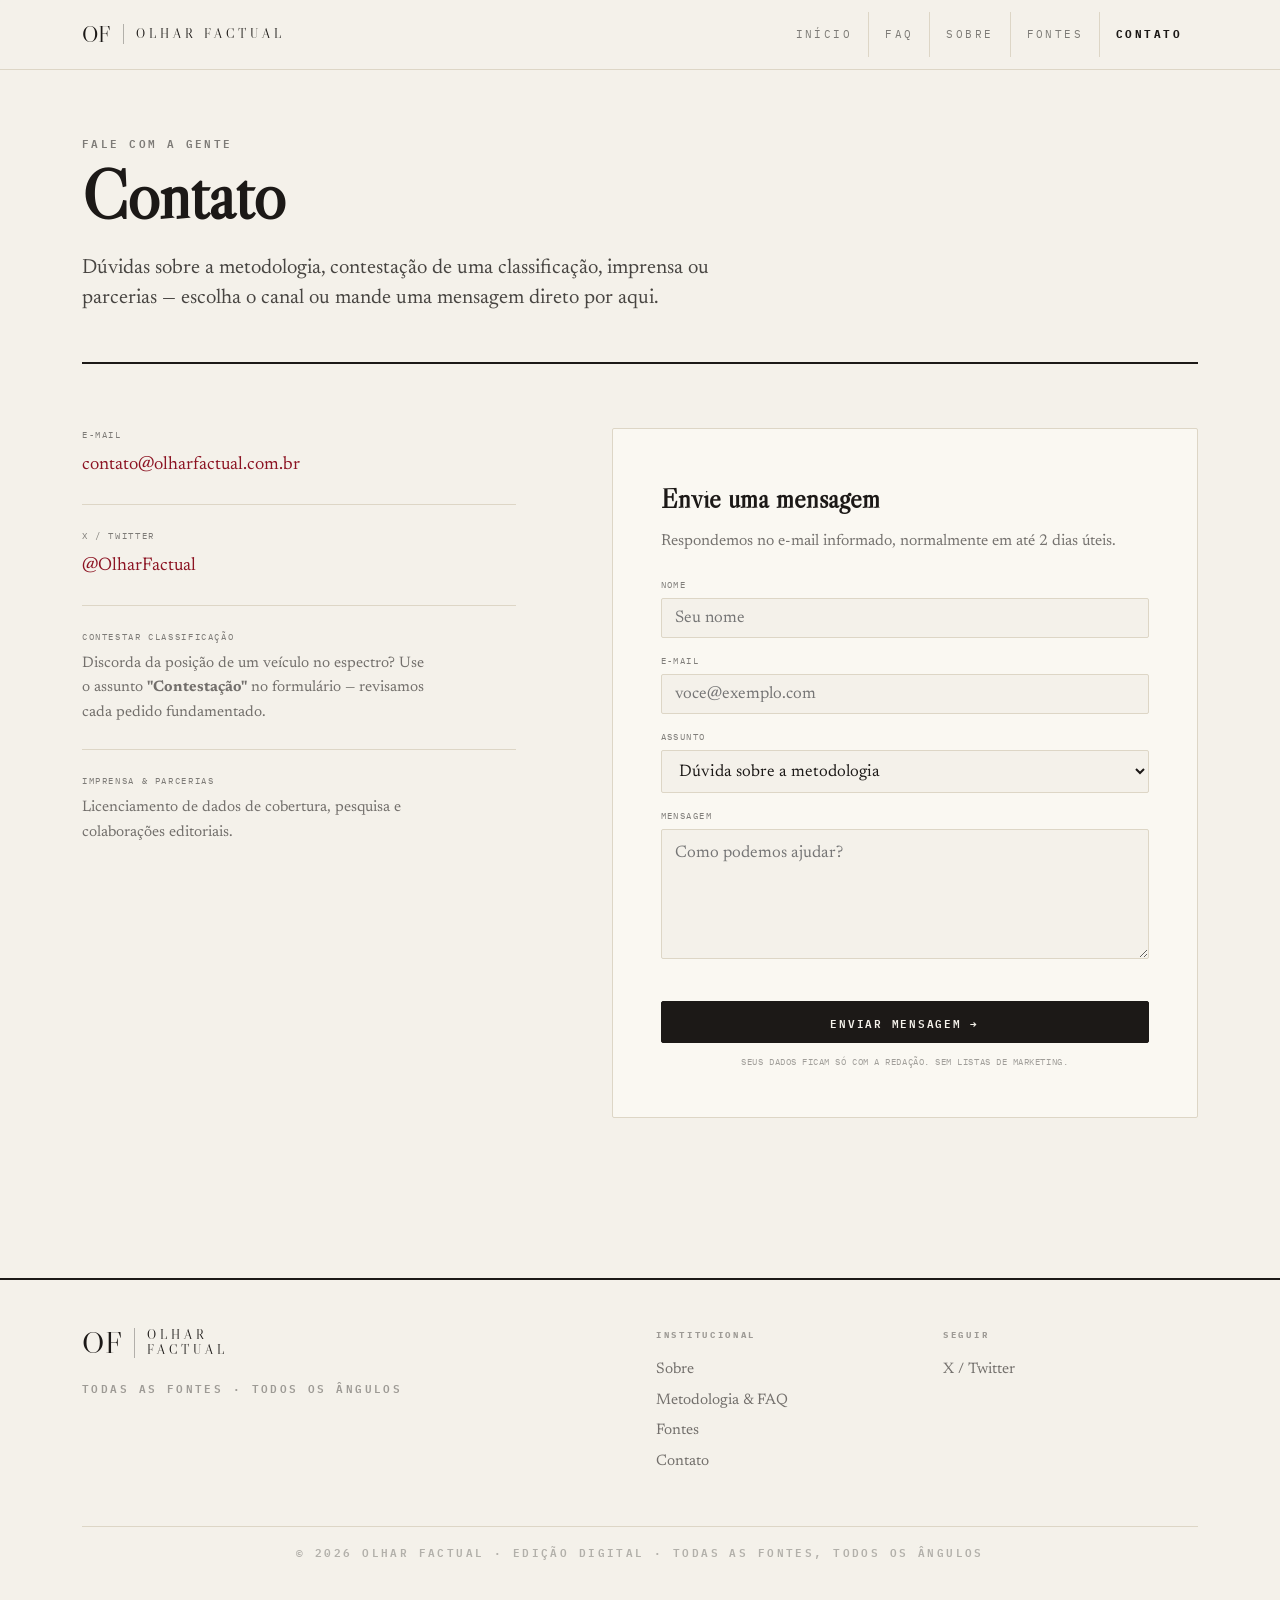
==== Contato.html @ 95302c01 "feat: Initial commit" ====
<!DOCTYPE html>
<html lang="pt-BR">
<head>
<meta charset="UTF-8">
<meta name="viewport" content="width=device-width, initial-scale=1">
<title>Olhar Factual — Contato</title>
<link rel="stylesheet" href="of-tokens.css">
<style>
  .pg-head { padding-block: var(--of-s8) var(--of-s7); border-bottom: 2px solid var(--of-ink); }
  .pg-title { font-family: var(--of-display); font-size: clamp(2.6rem, 6vw, 4.25rem); line-height: 0.96; margin: var(--of-s3) 0 0; }

  .ct-wrap { display: grid; gap: var(--of-s8); padding-block: var(--of-s8); align-items: start; }
  @media (min-width: 860px){ .ct-wrap { grid-template-columns: 0.85fr 1.15fr; gap: var(--of-s9, 5rem); } }

  /* channels */
  .ct-chan { border-top: 1px solid var(--of-rule); padding: var(--of-s5) 0; }
  .ct-chan:first-of-type { border-top: 0; padding-top: 0; }
  .ct-chan__l { font-family: var(--of-mono); font-size: var(--of-fs-micro); letter-spacing: 0.18em; text-transform: uppercase; color: var(--of-ink-55); margin: 0 0 var(--of-s2); }
  .ct-chan__v { font-family: var(--of-serif); font-size: 1.15rem; color: var(--of-ink); margin: 0; }
  .ct-chan__v a { color: var(--of-crimson); }
  .ct-chan__p { font-family: var(--of-serif); font-size: 0.95rem; color: var(--of-ink-60); margin: 0.3rem 0 0; max-width: 38ch; }

  /* form */
  .ct-form { background: var(--of-paper-raised); border: 1px solid var(--of-rule); border-radius: var(--of-radius); padding: var(--of-s7); }
  .ct-form h2 { font-family: var(--of-display); font-size: 1.7rem; margin: 0 0 var(--of-s2); }
  .ct-form__sub { font-family: var(--of-serif); font-size: 0.98rem; color: var(--of-ink-70, var(--of-ink-60)); margin: 0 0 var(--of-s5); }
  .ct-field { display: flex; flex-direction: column; gap: 0.35rem; margin-bottom: var(--of-s4); }
  .ct-field label { font-family: var(--of-mono); font-size: var(--of-fs-micro); letter-spacing: 0.16em; text-transform: uppercase; color: var(--of-ink-55); }
  .ct-input, .ct-select, .ct-textarea { font-family: var(--of-serif); font-size: 1.05rem; padding: 0.7rem 0.85rem;
    background: var(--of-paper); border: 1px solid var(--of-rule); border-radius: var(--of-radius); color: var(--of-ink);
    width: 100%; transition: border-color .15s, box-shadow .15s; }
  .ct-input:focus, .ct-select:focus, .ct-textarea:focus { outline: none; border-color: var(--of-ink); box-shadow: 0 0 0 3px var(--of-ink-20); }
  .ct-textarea { resize: vertical; min-height: 130px; line-height: 1.5; }
  .ct-input--err { border-color: var(--of-bias-left); }
  .ct-err { font-family: var(--of-mono); font-size: var(--of-fs-micro); color: var(--of-bias-left); min-height: 0.9rem; margin: 0 0 var(--of-s3); }
  .ct-form .of-btn { width: 100%; justify-content: center; padding-block: 0.95em; }
  .ct-form .of-btn[disabled] { opacity: 0.55; cursor: default; }
  .ct-fine { font-family: var(--of-mono); font-size: 0.5625rem; letter-spacing: 0.06em; text-transform: uppercase; color: var(--of-ink-40); text-align: center; margin: var(--of-s3) 0 0; }
  /* success */
  .ct-form--done { border-color: var(--of-crimson); }
  .ct-success { text-align: center; padding-block: var(--of-s4); }
  .ct-success__mark { width: 3rem; height: 3rem; margin: 0 auto var(--of-s4); border-radius: 99px; background: var(--of-crimson); color: var(--of-on-red); display: grid; place-items: center; font-size: 1.4rem; }
</style>
</head>
<body data-screen-label="Contato">

<header class="of-topbar">
  <div class="of-container of-topbar__inner">
    <a href="index.html" class="of-logo"><span class="of-logo__mark" style="font-size:1.4rem">OF</span><span class="of-logo__rule"></span><span class="of-logo__word">Olhar Factual</span></a>
    <nav class="of-nav" style="border:0">
      <a href="index.html">Início</a><a href="FAQ.html">FAQ</a><a href="Sobre.html">Sobre</a><a href="Fontes.html">Fontes</a><a href="Contato.html" aria-current="page" style="border:0">Contato</a>
    </nav>
  </div>
</header>

<main class="of-container">

  <div class="pg-head">
    <div class="of-kicker">Fale com a gente</div>
    <h1 class="pg-title">Contato</h1>
    <p class="of-deck" style="margin-top:var(--of-s5); max-width:60ch">
      Dúvidas sobre a metodologia, contestação de uma classificação, imprensa ou parcerias — escolha o canal ou mande uma mensagem direto por aqui.
    </p>
  </div>

  <div class="ct-wrap">

    <!-- CHANNELS -->
    <div>
      <div class="ct-chan">
        <p class="ct-chan__l">E-mail</p>
        <p class="ct-chan__v"><a href="mailto:contato@olharfactual.com.br">contato@olharfactual.com.br</a></p>
      </div>
      <div class="ct-chan">
        <p class="ct-chan__l">X / Twitter</p>
        <p class="ct-chan__v"><a href="https://x.com/olharfactual" target="_blank" rel="noopener">@OlharFactual</a></p>
      </div>
      <div class="ct-chan">
        <p class="ct-chan__l">Contestar classificação</p>
        <p class="ct-chan__p">Discorda da posição de um veículo no espectro? Use o assunto <strong>"Contestação"</strong> no formulário — revisamos cada pedido fundamentado.</p>
      </div>
      <div class="ct-chan">
        <p class="ct-chan__l">Imprensa &amp; parcerias</p>
        <p class="ct-chan__p">Licenciamento de dados de cobertura, pesquisa e colaborações editoriais.</p>
      </div>
    </div>

    <!-- FORM -->
    <div class="ct-form" id="ct-card">
      <div id="ct-form-wrap">
        <h2>Envie uma mensagem</h2>
        <p class="ct-form__sub">Respondemos no e-mail informado, normalmente em até 2 dias úteis.</p>
        <form id="ct-form" novalidate>
          <div class="ct-field">
            <label for="ct-name">Nome</label>
            <input class="ct-input" id="ct-name" name="name" type="text" autocomplete="name" placeholder="Seu nome" required>
          </div>
          <div class="ct-field">
            <label for="ct-email">E-mail</label>
            <input class="ct-input" id="ct-email" name="email" type="email" autocomplete="email" placeholder="voce@exemplo.com" required>
          </div>
          <div class="ct-field">
            <label for="ct-subject">Assunto</label>
            <select class="ct-select" id="ct-subject" name="subject">
              <option value="Dúvida">Dúvida sobre a metodologia</option>
              <option value="Contestação">Contestar uma classificação</option>
              <option value="Imprensa">Imprensa &amp; parcerias</option>
              <option value="Correção">Correção / erro no conteúdo</option>
              <option value="Outro">Outro</option>
            </select>
          </div>
          <div class="ct-field">
            <label for="ct-message">Mensagem</label>
            <textarea class="ct-textarea" id="ct-message" name="message" placeholder="Como podemos ajudar?" required></textarea>
          </div>
          <p class="ct-err" id="ct-err" role="alert"></p>
          <button class="of-btn" type="submit" id="ct-btn">Enviar mensagem →</button>
        </form>
        <p class="ct-fine">Seus dados ficam só com a redação. Sem listas de marketing.</p>
      </div>
    </div>

  </div>
</main>

<footer class="of-footer">
  <div class="of-container">
    <div class="of-footer__cols">
      <div class="of-footer__col" style="grid-column: span 2; min-width:auto">
        <a href="index.html" style="padding:0"><span class="of-logo"><span class="of-logo__mark">OF</span><span class="of-logo__rule"></span><span class="of-logo__word of-logo--stacked" style="display:flex;flex-direction:column">Olhar<br>Factual</span></span></a>
        <p class="of-kicker" style="margin-top:var(--of-s4); color:var(--of-ink-40)">Todas as fontes · Todos os ângulos</p>
      </div>
      <div class="of-footer__col"><h4>Institucional</h4><a href="Sobre.html">Sobre</a><a href="FAQ.html">Metodologia &amp; FAQ</a><a href="Fontes.html">Fontes</a><a href="Contato.html">Contato</a></div>
      <div class="of-footer__col"><h4>Seguir</h4><a href="https://x.com/olharfactual" target="_blank" rel="noopener">X / Twitter</a></div>
    </div>
    <div class="of-hr" style="margin-top:var(--of-s7)"></div>
    <p class="of-kicker" style="margin-top:var(--of-s4); text-align:center; color:var(--of-ink-30)">© 2026 Olhar Factual · Edição Digital · Todas as fontes, todos os ângulos</p>
  </div>
</footer>

<script>
(function(){
  'use strict';
  // ── Web3Forms ── paste your access key from https://web3forms.com (free).
  // Leave '' to run in demo mode (validates + shows success, sends nothing).
  var WEB3FORMS_KEY = '';
  var WEB3FORMS_URL = 'https://api.web3forms.com/submit';

  var form = document.getElementById('ct-form');
  var btn = document.getElementById('ct-btn'), errEl = document.getElementById('ct-err');
  var nameI = document.getElementById('ct-name'), emailI = document.getElementById('ct-email');
  var subjI = document.getElementById('ct-subject'), msgI = document.getElementById('ct-message');
  function validEmail(v){ return /^[^\s@]+@[^\s@]+\.[^\s@]+$/.test(v); }
  function esc(s){ return String(s).replace(/[&<>"']/g,function(c){return ({'&':'&amp;','<':'&lt;','>':'&gt;','"':'&quot;',"'":'&#39;'})[c];}); }

  function showDone(){
    document.getElementById('ct-card').classList.add('ct-form--done');
    document.getElementById('ct-form-wrap').innerHTML =
      '<div class="ct-success">'
      + '<div class="ct-success__mark">✓</div>'
      + '<h2>Mensagem enviada</h2>'
      + '<p class="ct-form__sub" style="margin-top:var(--of-s3)">Obrigado por escrever. Respondemos no e-mail informado, normalmente em até 2 dias úteis.</p>'
      + '</div>';
  }

  form.addEventListener('submit', function(e){
    e.preventDefault();
    errEl.textContent = '';
    [nameI,emailI,msgI].forEach(function(i){ i.classList.remove('ct-input--err'); });
    var name = nameI.value.trim(), email = emailI.value.trim(), msg = msgI.value.trim();
    if (!name){ nameI.classList.add('ct-input--err'); errEl.textContent = 'Informe seu nome.'; nameI.focus(); return; }
    if (!validEmail(email)){ emailI.classList.add('ct-input--err'); errEl.textContent = 'Informe um e-mail válido.'; emailI.focus(); return; }
    if (!msg){ msgI.classList.add('ct-input--err'); errEl.textContent = 'Escreva sua mensagem.'; msgI.focus(); return; }

    btn.disabled = true; var orig = btn.textContent; btn.textContent = 'Enviando…';
    function fail(){ btn.disabled = false; btn.textContent = orig; errEl.textContent = 'Não foi possível enviar agora. Tente novamente.'; }

    if (WEB3FORMS_KEY){
      fetch(WEB3FORMS_URL, {
        method:'POST', headers:{'Content-Type':'application/json','Accept':'application/json'},
        body: JSON.stringify({
          access_key: WEB3FORMS_KEY,
          subject: 'Contato (' + subjI.value + ') — Olhar Factual',
          from_name: 'Olhar Factual · Contato',
          name: name, email: email, assunto: subjI.value, message: msg
        })
      })
        .then(function(r){ return r.json(); })
        .then(function(d){ if (d && d.success) showDone(); else fail(); })
        .catch(fail);
    } else {
      setTimeout(showDone, 450); // demo mode
    }
  });
})();
</script>

</body>
</html>
---- of-tokens.css ----
/* ============================================================================
   OLHAR FACTUAL — Design tokens & component layer
   A warm-paper, broadsheet-inspired system for a modern news aggregator.
   Load order:  Google Fonts  →  this file  →  page-specific styles.
   ========================================================================== */

@import url('https://fonts.googleapis.com/css2?family=Libre+Caslon+Display&family=Newsreader:ital,opsz,wght@0,6..72,300;0,6..72,400;0,6..72,500;0,6..72,600;1,6..72,400&family=IBM+Plex+Mono:wght@400;500;600;700&display=swap');

/* ----------------------------------------------------------------------------
   1. TOKENS
---------------------------------------------------------------------------- */
:root {
  /* — Paper & ink ————————————————————————————————————————————— */
  --of-paper:        #f4f1ea;   /* base background — warm ivory newsprint   */
  --of-paper-raised: #faf8f2;   /* cards, raised surfaces                   */
  --of-paper-sunken: #ece7da;   /* wells, code, quiet panels                */
  --of-ink:          #1c1917;   /* primary text — warm near-black           */

  /* ink at fixed opacities (use these, not ad-hoc rgba) */
  --of-ink-80: color-mix(in oklab, var(--of-ink) 80%, transparent);
  --of-ink-60: color-mix(in oklab, var(--of-ink) 60%, transparent);
  --of-ink-55: color-mix(in oklab, var(--of-ink) 55%, transparent);
  --of-ink-40: color-mix(in oklab, var(--of-ink) 40%, transparent);
  --of-ink-30: color-mix(in oklab, var(--of-ink) 30%, transparent);
  --of-ink-20: color-mix(in oklab, var(--of-ink) 20%, transparent);

  /* — Rules & lines ——————————————————————————————————————————— */
  --of-rule:        #ddd6c6;    /* hairline dividers, warm gray             */
  --of-rule-soft:   #e6e0d2;
  --of-rule-heavy:  var(--of-ink);

  /* — Accents ————————————————————————————————————————————————— */
  --of-crimson:   #8c1322;      /* editorial accent — links, hover, marks   */
  --of-breaking:  #b11226;      /* breaking / Urgente — louder red          */
  --of-on-red:    #fbf6ec;      /* text on red                              */

  /* — Bias data palette (reserved — only for coverage charts) ——— */
  /* Brazil convention: esquerda = vermelho, direita = azul (NOT the US mapping) */
  --of-bias-left:   #c1121f;    /* esquerda — vermelho                      */
  --of-bias-center: #847d70;    /* centro — neutral warm gray (readable)    */
  --of-bias-right:  #2f5fa3;    /* direita — azul                           */

  /* — Type families ——————————————————————————————————————————— */
  --of-display: 'Libre Caslon Display', 'Times New Roman', Georgia, serif;
  --of-serif:   'Newsreader', Georgia, 'Times New Roman', serif;
  --of-mono:    'IBM Plex Mono', ui-monospace, 'SFMono-Regular', Menlo, monospace;

  /* — Type scale (fluid) ——————————————————————————————————————— */
  --of-fs-wordmark: clamp(2.75rem, 6vw, 4.75rem);
  --of-fs-d1: clamp(2.5rem, 5.2vw, 3.75rem);   /* hero headline            */
  --of-fs-d2: clamp(1.9rem, 3.4vw, 2.6rem);    /* section lead headline    */
  --of-fs-h3: 1.6rem;                          /* card headline (large)    */
  --of-fs-h4: 1.25rem;                         /* card headline (small)    */
  --of-fs-deck: clamp(1.15rem, 1.6vw, 1.4rem); /* standfirst / lede        */
  --of-fs-body: 1.1875rem;                     /* article body 19px        */
  --of-fs-sm: 0.95rem;
  --of-fs-label: 0.6875rem;                    /* 11px mono labels         */
  --of-fs-micro: 0.5625rem;                    /* 9px tiny labels          */

  /* — Spacing (8pt-ish, warm rhythm) ——————————————————————————— */
  --of-s1: 0.25rem; --of-s2: 0.5rem;  --of-s3: 0.75rem; --of-s4: 1rem;
  --of-s5: 1.5rem;  --of-s6: 2rem;    --of-s7: 3rem;    --of-s8: 4rem;
  --of-s9: 6rem;

  /* — Structure ——————————————————————————————————————————————— */
  --of-maxw: 1180px;
  --of-gutter: clamp(1rem, 4vw, 2rem);
  --of-radius: 2px;             /* near-square; paper has no soft corners   */
}

/* ----------------------------------------------------------------------------
   2. BASE / RESET
---------------------------------------------------------------------------- */
*, *::before, *::after { box-sizing: border-box; }
html { -webkit-text-size-adjust: 100%; scroll-behavior: smooth; }
body {
  margin: 0;
  background: var(--of-paper);
  color: var(--of-ink);
  font-family: var(--of-serif);
  font-size: var(--of-fs-body);
  line-height: 1.6;
  font-optical-sizing: auto;
  -webkit-font-smoothing: antialiased;
  text-rendering: optimizeLegibility;
}
img { display: block; max-width: 100%; }
a { color: inherit; text-decoration: none; }
::selection { background: var(--of-ink); color: var(--of-paper); }

/* ----------------------------------------------------------------------------
   3. LAYOUT
---------------------------------------------------------------------------- */
.of-container { max-width: var(--of-maxw); margin-inline: auto; padding-inline: var(--of-gutter); }
.of-stack > * + * { margin-top: var(--of-s4); }

/* ----------------------------------------------------------------------------
   4. TYPOGRAPHY PRIMITIVES
---------------------------------------------------------------------------- */
.of-kicker {
  font-family: var(--of-mono);
  font-size: var(--of-fs-label);
  font-weight: 600;
  letter-spacing: 0.22em;
  text-transform: uppercase;
  color: var(--of-ink-55);
}
.of-eyebrow {
  font-family: var(--of-mono);
  font-size: var(--of-fs-micro);
  letter-spacing: 0.5em;
  text-transform: uppercase;
  color: var(--of-ink-55);
}

.of-headline { font-family: var(--of-display); font-weight: 400; line-height: 1.04; letter-spacing: -0.01em; color: var(--of-ink); text-wrap: balance; margin: 0; }
.of-headline--d1 { font-size: var(--of-fs-d1); }
.of-headline--d2 { font-size: var(--of-fs-d2); }
/* card headlines use Newsreader bold — tighter, more legible at small sizes */
.of-headline--h3, .of-headline--h4 { font-family: var(--of-serif); font-weight: 600; line-height: 1.18; letter-spacing: -0.005em; }
.of-headline--h3 { font-size: var(--of-fs-h3); }
.of-headline--h4 { font-size: var(--of-fs-h4); }

a.of-headline, .of-link-head { transition: color 0.18s ease; }
a.of-headline:hover, .group:hover .of-link-head { color: var(--of-crimson); }

.of-deck {
  font-family: var(--of-serif);
  font-weight: 400;
  font-size: var(--of-fs-deck);
  line-height: 1.5;
  color: var(--of-ink-80);
  margin: 0;
  text-wrap: pretty;
}

.of-body { font-family: var(--of-serif); font-size: var(--of-fs-body); line-height: 1.7; color: var(--of-ink-80); }
.of-body p { margin: 0 0 1.15em; }
.of-body p:first-of-type::first-letter {
  /* optional drop-cap helper, opt-in via .of-body--dropcap */
}
.of-body--dropcap > p:first-of-type::first-letter {
  font-family: var(--of-display); float: left; font-size: 3.6em; line-height: 0.72;
  padding: 0.06em 0.12em 0 0; color: var(--of-ink);
}
.of-clamp-2 { display: -webkit-box; -webkit-line-clamp: 2; -webkit-box-orient: vertical; overflow: hidden; }
.of-clamp-3 { display: -webkit-box; -webkit-line-clamp: 3; -webkit-box-orient: vertical; overflow: hidden; }
.of-clamp-4 { display: -webkit-box; -webkit-line-clamp: 4; -webkit-box-orient: vertical; overflow: hidden; }

/* ----------------------------------------------------------------------------
   5. RULES & SECTION HEADERS
---------------------------------------------------------------------------- */
.of-hr { border: 0; border-top: 1px solid var(--of-rule); margin: 0; }
.of-hr--heavy { border-top: 2px solid var(--of-rule-heavy); }

.of-section-head { display: flex; align-items: center; gap: var(--of-s5); margin-bottom: var(--of-s6); }
.of-section-head__tick { width: 22px; height: 2px; background: var(--of-ink); flex: none; }
.of-section-head__label {
  font-family: var(--of-mono); font-weight: 700; font-size: var(--of-fs-micro);
  letter-spacing: 0.42em; text-transform: uppercase; color: var(--of-ink-55); white-space: nowrap;
}
.of-section-head__line { flex: 1; height: 1px; background: var(--of-rule); }

/* ----------------------------------------------------------------------------
   6. BADGES
---------------------------------------------------------------------------- */
.of-badge {
  display: inline-block; vertical-align: middle;
  font-family: var(--of-mono); font-weight: 700; font-size: var(--of-fs-micro);
  letter-spacing: 0.2em; text-transform: uppercase;
  padding: 0.18em 0.5em; border-radius: var(--of-radius);
  background: var(--of-ink); color: var(--of-paper);
}
.of-badge--breaking { background: var(--of-breaking); color: var(--of-on-red); }
.of-badge--outline { background: transparent; color: var(--of-ink-60); border: 1px solid var(--of-rule); }
.of-badge--lg { font-size: 0.8rem; padding: 0.22em 0.55em; letter-spacing: 0.15em; }

/* ----------------------------------------------------------------------------
   7. STORY META  (source counts · article counts · time)
---------------------------------------------------------------------------- */
.of-meta { display: flex; align-items: center; gap: 0.65rem; flex-wrap: wrap;
  font-family: var(--of-mono); font-size: var(--of-fs-micro); text-transform: uppercase; letter-spacing: 0.08em; }
.of-meta__strong { color: var(--of-ink-80); }
.of-meta__num { color: var(--of-ink-60); }
.of-meta__time { color: var(--of-ink-55); letter-spacing: 0.05em; }
.of-meta__sep { color: var(--of-ink-20); letter-spacing: 0; }

/* ----------------------------------------------------------------------------
   8. COVERAGE BIAS BAR  (signature data viz)
---------------------------------------------------------------------------- */
.of-bias { margin-top: var(--of-s2); }
.of-bias__track { display: flex; height: 6px; border-radius: 99px; overflow: hidden; background: var(--of-paper-sunken); }
.of-bias__track--lg { height: 8px; }
.of-bias__seg { transition: width 0.4s ease; }
.of-bias__seg--left   { background: var(--of-bias-left); }
.of-bias__seg--center { background: var(--of-bias-center); }
.of-bias__seg--right  { background: var(--of-bias-right); }
.of-bias__legend { display: flex; justify-content: space-between; margin-top: 3px;
  font-family: var(--of-mono); font-size: 0.5rem; letter-spacing: 0.04em; }
.of-bias__legend .l { color: color-mix(in oklab, var(--of-bias-left) 75%, transparent); }
.of-bias__legend .c { color: var(--of-ink-60); }
.of-bias__legend .r { color: color-mix(in oklab, var(--of-bias-right) 75%, transparent); }

/* ----------------------------------------------------------------------------
   9. CARDS
---------------------------------------------------------------------------- */
.of-card { cursor: pointer; }
.of-card__img { width: 100%; aspect-ratio: 16 / 9; object-fit: cover; background: var(--of-paper-sunken);
  filter: saturate(0.92); }
.of-card__img--portrait { aspect-ratio: 3 / 4; }
.of-card .of-meta { margin-top: var(--of-s3); }
.of-card .of-headline { margin-top: var(--of-s2); }
.of-card .of-deck { margin-top: var(--of-s2); font-size: var(--of-fs-sm); }

/* divider grids */
.of-divide-x > * + * { border-top: 1px solid var(--of-rule); }
@media (min-width: 768px) {
  .of-row-3 { display: grid; grid-template-columns: repeat(3, 1fr); }
  .of-row-3 > * { padding-inline: var(--of-s6); border-right: 1px solid var(--of-rule); }
  .of-row-3 > *:first-child { padding-left: 0; }
  .of-row-3 > *:last-child { padding-right: 0; border-right: 0; }
  .of-divide-x > * + * { border-top: 0; }
}

/* ----------------------------------------------------------------------------
   8b. BIAS CHIPS & OUTLET COMPARISON  (core product surface)
   Olhar Factual aggregates the SAME story across Brazilian outlets and shows
   how each one frames it. These primitives express a single outlet's lean.
---------------------------------------------------------------------------- */
.of-chip { display: inline-flex; align-items: center; gap: 0.4em; font-family: var(--of-mono);
  font-size: var(--of-fs-micro); font-weight: 600; letter-spacing: 0.12em; text-transform: uppercase;
  padding: 0.16em 0.5em; border-radius: 99px; border: 1px solid var(--of-rule); color: var(--of-ink-55); }
.of-chip::before { content: ''; width: 7px; height: 7px; border-radius: 99px; background: var(--of-ink-30); }
.of-chip--left::before   { background: var(--of-bias-left); }
.of-chip--center::before { background: var(--of-ink-40); }
.of-chip--right::before  { background: var(--of-bias-right); }

/* a single outlet's take on the story */
.of-outlet { display: grid; grid-template-columns: 150px 1fr; gap: var(--of-s5);
  padding-block: var(--of-s4); border-top: 1px solid var(--of-rule); align-items: start; }
.of-outlet:first-child { border-top: 0; }
.of-outlet__brand { display: flex; flex-direction: column; gap: 0.35rem; }
.of-outlet__name { font-family: var(--of-mono); font-weight: 700; font-size: 0.72rem;
  letter-spacing: 0.12em; text-transform: uppercase; color: var(--of-ink); }
.of-outlet__take { font-family: var(--of-serif); font-size: 1.05rem; line-height: 1.4; color: var(--of-ink-80); margin: 0; }
.of-outlet__take .hl-l { background: color-mix(in oklab, var(--of-bias-left) 18%, transparent); }
.of-outlet__take .hl-r { background: color-mix(in oklab, var(--of-bias-right) 20%, transparent); }
.of-outlet__note { font-family: var(--of-mono); font-size: var(--of-fs-micro); color: var(--of-ink-40);
  letter-spacing: 0.06em; margin-top: 0.4rem; }
@media (max-width: 640px){ .of-outlet { grid-template-columns: 1fr; gap: var(--of-s2); } }

/* big bias gauge for a story header */
.of-gauge { display: flex; flex-direction: column; gap: var(--of-s2); }
.of-gauge__nums { display: flex; justify-content: space-between; font-family: var(--of-mono);
  font-size: var(--of-fs-label); letter-spacing: 0.1em; }
.of-gauge__nums .l { color: var(--of-bias-left); } .of-gauge__nums .c { color: var(--of-ink-40); } .of-gauge__nums .r { color: var(--of-bias-right); }

/* ----------------------------------------------------------------------------
   10. BUTTONS & LINKS
---------------------------------------------------------------------------- */
.of-btn {
  display: inline-flex; align-items: center; gap: 0.5em;
  font-family: var(--of-mono); font-size: var(--of-fs-label); font-weight: 600;
  letter-spacing: 0.16em; text-transform: uppercase;
  padding: 0.7em 1.3em; border: 1px solid var(--of-ink); background: var(--of-ink); color: var(--of-paper);
  border-radius: var(--of-radius); cursor: pointer; transition: background 0.18s, color 0.18s; }
.of-btn:hover { background: transparent; color: var(--of-ink); }
.of-btn--ghost { background: transparent; color: var(--of-ink); }
.of-btn--ghost:hover { background: var(--of-ink); color: var(--of-paper); }
.of-textlink {
  font-family: var(--of-mono); font-size: var(--of-fs-label); font-weight: 600;
  letter-spacing: 0.12em; text-transform: uppercase; color: var(--of-ink-60);
  display: inline-flex; align-items: center; gap: 0.4em; transition: color 0.18s; }
.group:hover .of-textlink, .of-textlink:hover { color: var(--of-crimson); }

/* ----------------------------------------------------------------------------
   11. LOGO LOCKUP
---------------------------------------------------------------------------- */
.of-logo { display: inline-flex; align-items: center; gap: 0.75rem; color: var(--of-ink); }
.of-logo__mark { font-family: var(--of-display); font-size: 1.9rem; line-height: 0.9; letter-spacing: 0.02em; }
.of-logo__rule { width: 1px; align-self: stretch; background: var(--of-ink-30); }
.of-logo__word { font-family: var(--of-display); font-size: 0.78rem; line-height: 1.18;
  letter-spacing: 0.32em; text-transform: uppercase; }
.of-logo--stacked .of-logo__word { display: flex; flex-direction: column; }
/* avatar marks */
.of-avatar { display: inline-grid; place-items: center; font-family: var(--of-display);
  width: 2.6rem; height: 2.6rem; font-size: 1.05rem; letter-spacing: 0.02em; }
.of-avatar--square { background: var(--of-ink); color: var(--of-paper); border-radius: var(--of-radius); }
.of-avatar--outline { background: transparent; color: var(--of-ink); border: 1px solid var(--of-rule); border-radius: 6px; }
.of-avatar--circle { background: var(--of-ink); color: var(--of-paper); border-radius: 99px; }

/* ----------------------------------------------------------------------------
   12. MASTHEAD & NAV
---------------------------------------------------------------------------- */
.of-masthead { background: var(--of-paper); border-bottom: 1px solid var(--of-rule); }
.of-masthead__bar { display: flex; align-items: center; justify-content: space-between;
  padding-block: var(--of-s2); border-bottom: 1px solid var(--of-rule); }
.of-masthead__date, .of-masthead__tagline {
  font-family: var(--of-mono); font-size: 0.625rem; letter-spacing: 0.2em; text-transform: uppercase; color: var(--of-ink-60); }
.of-masthead__title { text-align: center; padding-block: var(--of-s6); border-bottom: 2px solid var(--of-ink); }
.of-wordmark { font-family: var(--of-display); font-size: var(--of-fs-wordmark); line-height: 0.92;
  letter-spacing: 0.06em; margin: 0; }
.of-nav { display: flex; align-items: center; justify-content: center; flex-wrap: wrap; }
.of-nav a { padding: 0.85rem 1rem; font-family: var(--of-mono); font-size: var(--of-fs-label);
  letter-spacing: 0.22em; text-transform: uppercase; color: var(--of-ink-55);
  border-right: 1px solid var(--of-rule); transition: background 0.15s, color 0.15s; }
.of-nav a:last-child { border-right: 0; }
.of-nav a:hover { color: var(--of-ink); background: color-mix(in oklab, var(--of-paper-sunken) 60%, transparent); }
.of-nav a[aria-current="page"] { color: var(--of-ink); font-weight: 700; }

/* compact sticky header variant (article / section pages) */
.of-topbar { position: sticky; top: 0; z-index: 50; background: color-mix(in oklab, var(--of-paper) 92%, transparent);
  backdrop-filter: blur(6px); border-bottom: 1px solid var(--of-rule); }
.of-topbar__inner { display: flex; align-items: center; justify-content: space-between; padding-block: var(--of-s3); }

/* ----------------------------------------------------------------------------
   13. BREAKING TICKER
---------------------------------------------------------------------------- */
.of-ticker { background: var(--of-breaking); color: var(--of-on-red); overflow: hidden; }
.of-ticker__inner { display: flex; align-items: stretch; max-width: var(--of-maxw); margin-inline: auto; }
.of-ticker__tag { flex: none; background: color-mix(in oklab, #000 22%, var(--of-breaking));
  display: flex; align-items: center; gap: 0.6rem; padding: 0.6rem 1.1rem; }
.of-ticker__dot { font-size: 0.7rem; animation: of-pulse 1.6s ease-in-out infinite; }
.of-ticker__tag span { font-family: var(--of-mono); font-weight: 700; font-size: var(--of-fs-micro);
  letter-spacing: 0.3em; text-transform: uppercase; white-space: nowrap; }
.of-ticker__viewport { position: relative; overflow: hidden; flex: 1; padding-block: 0.6rem; }
.of-ticker__track { display: flex; white-space: nowrap; width: max-content; animation: of-marquee 38s linear infinite; }
.of-ticker__track:hover { animation-play-state: paused; }
.of-ticker__item { font-family: var(--of-serif); font-size: 0.95rem; padding-inline: 1.4rem; }
.of-ticker__item::after { content: '·'; opacity: 0.4; margin-left: 1.4rem; }

@keyframes of-marquee { from { transform: translateX(0); } to { transform: translateX(-50%); } }
@keyframes of-pulse { 0%,100% { opacity: 1; } 50% { opacity: 0.25; } }
@media (prefers-reduced-motion: reduce) {
  .of-ticker__track { animation: none; }
  .of-ticker__dot { animation: none; }
}

/* ----------------------------------------------------------------------------
   14. FOOTER
---------------------------------------------------------------------------- */
.of-footer { border-top: 2px solid var(--of-ink); margin-top: var(--of-s9); padding-block: var(--of-s7) var(--of-s6); }
.of-footer__cols { display: grid; grid-template-columns: repeat(auto-fit, minmax(150px, 1fr)); gap: var(--of-s6); }
.of-footer__col h4 { font-family: var(--of-mono); font-size: var(--of-fs-micro); font-weight: 700;
  letter-spacing: 0.3em; text-transform: uppercase; color: var(--of-ink-40); margin: 0 0 var(--of-s3); }
.of-footer__col a { display: block; font-family: var(--of-serif); font-size: 0.95rem; color: var(--of-ink-60);
  padding-block: 0.2rem; transition: color 0.15s; }
.of-footer__col a:hover { color: var(--of-crimson); }

/* ----------------------------------------------------------------------------
   15. UTILITIES
---------------------------------------------------------------------------- */
.of-grid { display: grid; gap: var(--of-s6); }
@media (min-width: 768px) {
  .of-grid--hero { grid-template-columns: 3fr 2fr; gap: var(--of-s7); align-items: start; }
  .of-grid--4 { grid-template-columns: repeat(4, 1fr); }
  .of-grid--3 { grid-template-columns: repeat(3, 1fr); }
  .of-grid--article { grid-template-columns: minmax(0,1fr) 300px; gap: var(--of-s8); }
  .of-span-2 { grid-column: span 2; }
}
.of-mono { font-family: var(--of-mono); }
.of-muted { color: var(--of-ink-55); }
.of-pad-y { padding-block: var(--of-s7); }
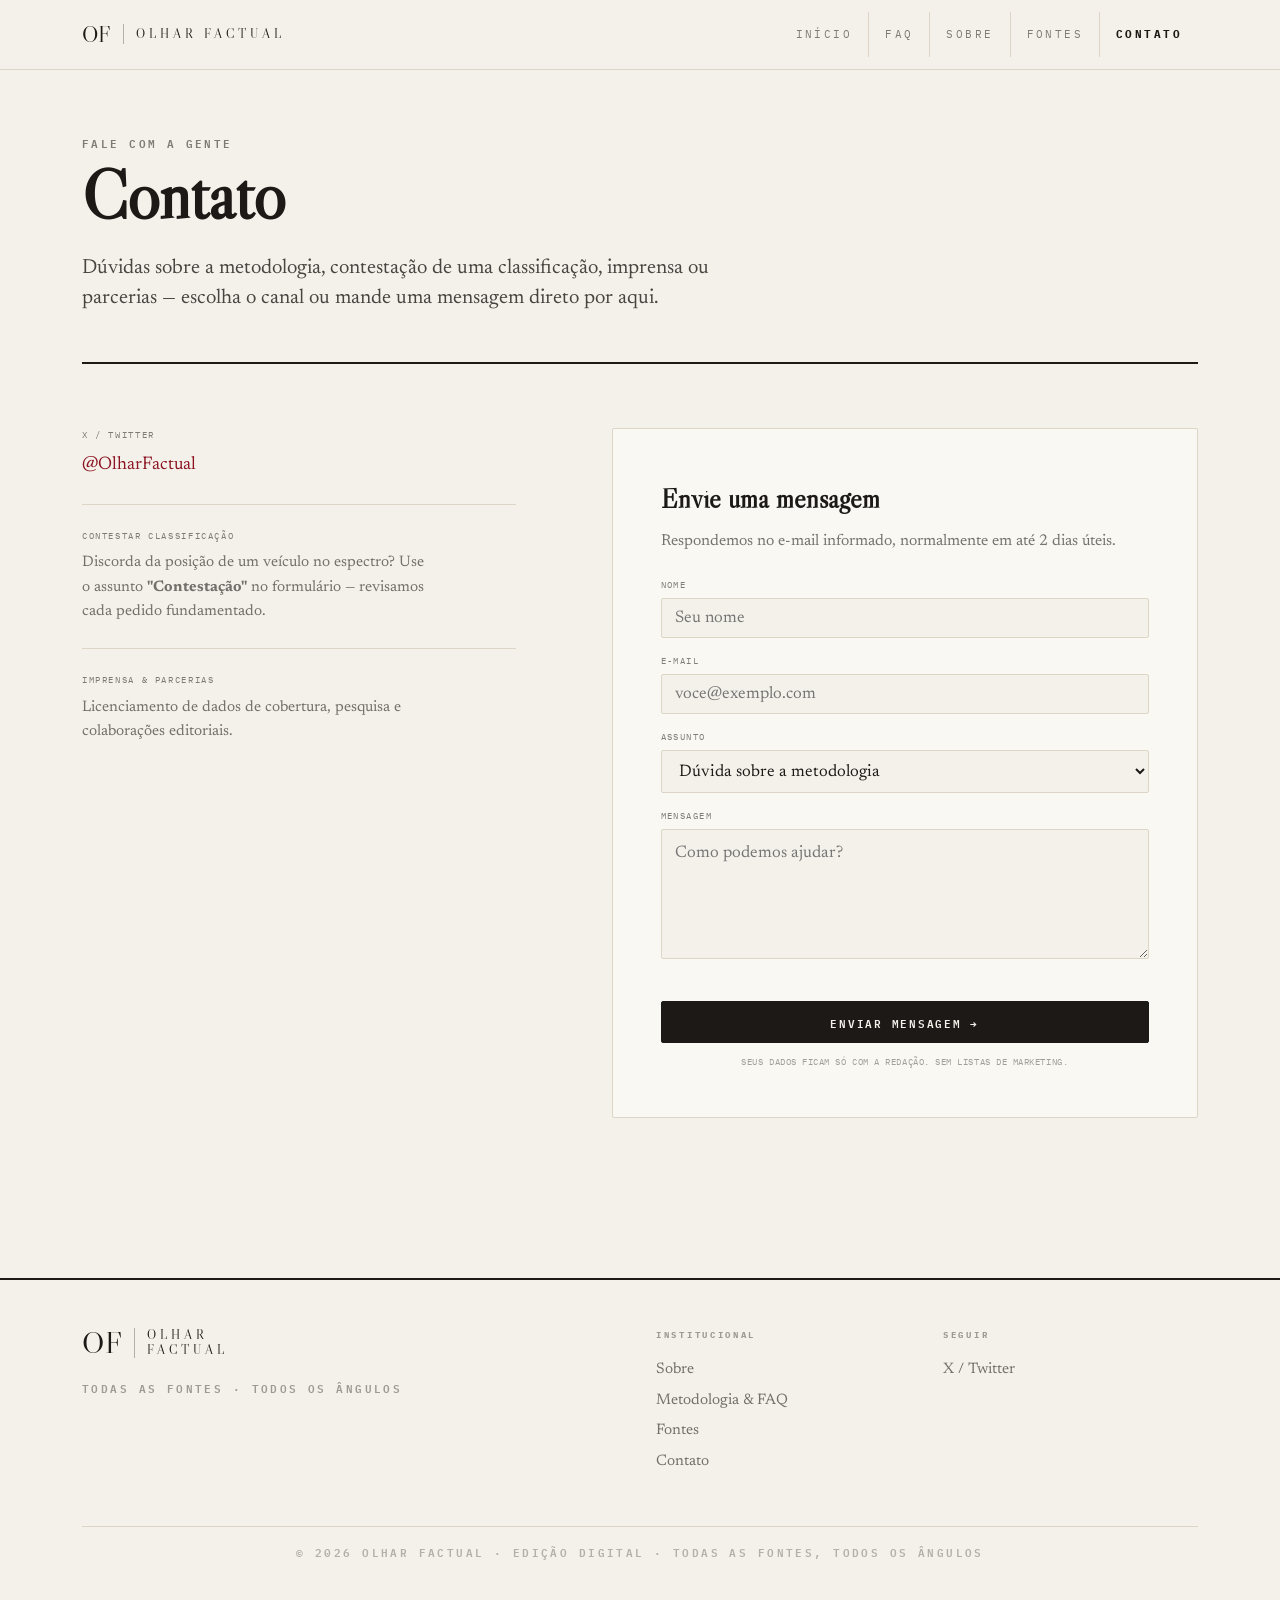
==== commit b7d96ce4: "feat: Update pages content" ====
--- a/Contato.html
+++ b/Contato.html
@@ -5,6 +5,10 @@
 <meta name="viewport" content="width=device-width, initial-scale=1">
 <title>Olhar Factual — Contato</title>
 <link rel="stylesheet" href="of-tokens.css">
+<link rel="icon" href="favicon.svg" type="image/svg+xml">
+<link rel="icon" type="image/png" sizes="32x32" href="favicon-32.png">
+<link rel="apple-touch-icon" href="favicon-180.png">
+<meta name="theme-color" content="#1c1917">
 <style>
   .pg-head { padding-block: var(--of-s8) var(--of-s7); border-bottom: 2px solid var(--of-ink); }
   .pg-title { font-family: var(--of-display); font-size: clamp(2.6rem, 6vw, 4.25rem); line-height: 0.96; margin: var(--of-s3) 0 0; }
@@ -67,10 +71,6 @@
 
     <!-- CHANNELS -->
     <div>
-      <div class="ct-chan">
-        <p class="ct-chan__l">E-mail</p>
-        <p class="ct-chan__v"><a href="mailto:contato@olharfactual.com.br">contato@olharfactual.com.br</a></p>
-      </div>
       <div class="ct-chan">
         <p class="ct-chan__l">X / Twitter</p>
         <p class="ct-chan__v"><a href="https://x.com/olharfactual" target="_blank" rel="noopener">@OlharFactual</a></p>
